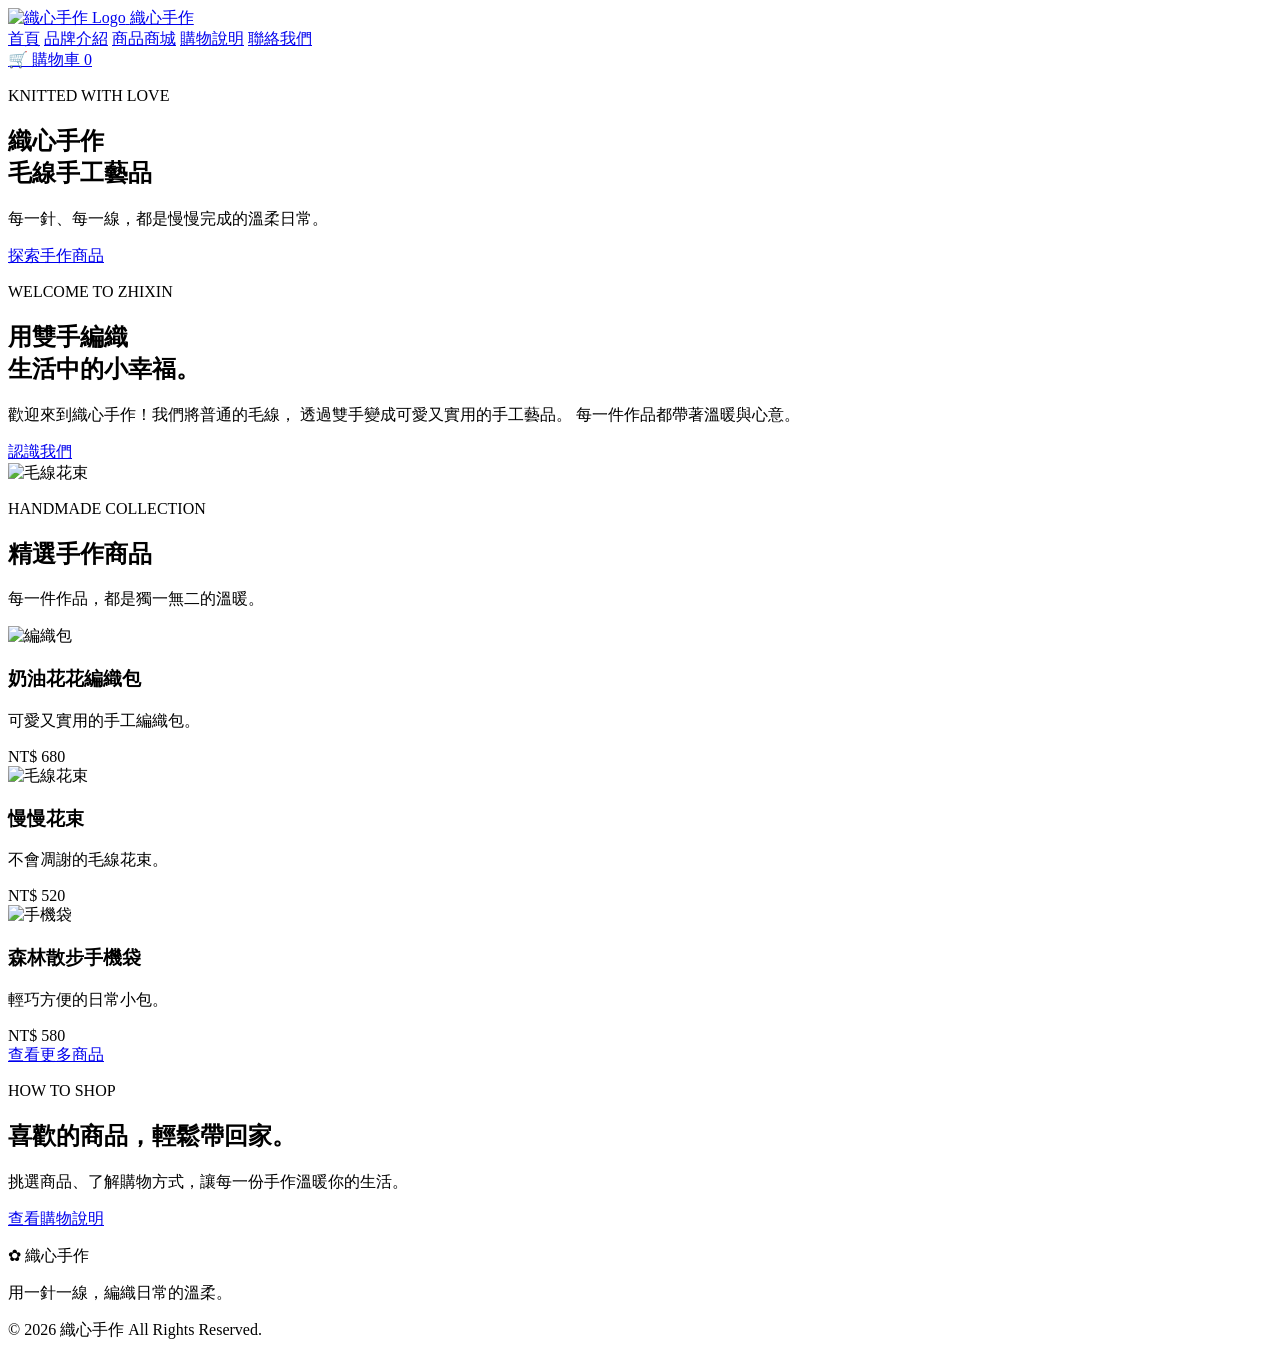
==== index.html @ 31a5b32f "Create index.html" ====
<!DOCTYPE html>
<html lang="zh-Hant">
<head>
<meta charset="UTF-8">
<meta name="viewport" content="width=device-width, initial-scale=1.0">
<title>織心手作｜首頁</title>
<link rel="stylesheet" href="./styles.css">
</head>
<script src="./app.js"></script>
<body>

<header>
    <!-- Logo bên trái -->
    <a href="./index.html" class="logo">
        <img src="./images/logo.png" alt="織心手作 Logo">
        <span>織心手作</span>
    </a>
    
    <!-- Menu ở giữa -->
    <nav>
        <a href="./index.html">首頁</a>
        <a href="./about.html">品牌介紹</a>
        <a href="./product.html">商品商城</a>
        <a href="./shop.html">購物說明</a>
        <a href="./contact.html">聯絡我們</a>
    </nav>
    
    <!-- Giỏ hàng bên phải -->
    <a href="./cart.html" class="cart-link">
        🛒 購物車 <span id="cart-count">0</span>
    </a>
</header>

<main>
<section class="hero">
    <div class="hero-content">
        <p class="eyebrow">KNITTED WITH LOVE</p>
        <h1>織心手作<br>毛線手工藝品</h1>
        <p>每一針、每一線，都是慢慢完成的溫柔日常。</p>
        <a href="./product.html" class="button">探索手作商品</a>
    </div>
</section>

<section class="intro">
    <div>
        <p class="eyebrow">WELCOME TO ZHIXIN</p>
        <h2>用雙手編織<br>生活中的小幸福。</h2>
        <p>
            歡迎來到織心手作！我們將普通的毛線，
            透過雙手變成可愛又實用的手工藝品。
            每一件作品都帶著溫暖與心意。
        </p>
        <a href="./about.html" class="button">認識我們</a>
    </div>
    <img src="./images/06.jpg" alt="毛線花束">
</section>

<section class="products">
    <div class="section-title">
        <p class="eyebrow">HANDMADE COLLECTION</p>
        <h2>精選手作商品</h2>
        <p>每一件作品，都是獨一無二的溫暖。</p>
    </div>

    <div class="product-grid">
        <article class="product-card">
            <img src="./images/01.jpg" alt="編織包">
            <div class="product-info">
                <h3>奶油花花編織包</h3>
                <p>可愛又實用的手工編織包。</p>
                <div class="price">NT$ 680</div>
            </div>
        </article>

        <article class="product-card">
            <img src="./images/06.jpg" alt="毛線花束">
            <div class="product-info">
                <h3>慢慢花束</h3>
                <p>不會凋謝的毛線花束。</p>
                <div class="price">NT$ 520</div>
            </div>
        </article>

        <article class="product-card">
            <img src="./images/09.jpg" alt="手機袋">
            <div class="product-info">
                <h3>森林散步手機袋</h3>
                <p>輕巧方便的日常小包。</p>
                <div class="price">NT$ 580</div>
            </div>
        </article>
    </div>

    <div class="center">
        <a href="./product.html" class="button">查看更多商品</a>
    </div>
</section>

<section class="shop">
    <p class="eyebrow">HOW TO SHOP</p>
    <h2>喜歡的商品，輕鬆帶回家。</h2>
    <p>挑選商品、了解購物方式，讓每一份手作溫暖你的生活。</p>
    <a href="./shop.html" class="button">查看購物說明</a>
</section>
</main>

<footer>
    <p>✿ 織心手作</p>
    <p>用一針一線，編織日常的溫柔。</p>
    <p>© 2026 織心手作 All Rights Reserved.</p>
</footer>

</body>
</html>
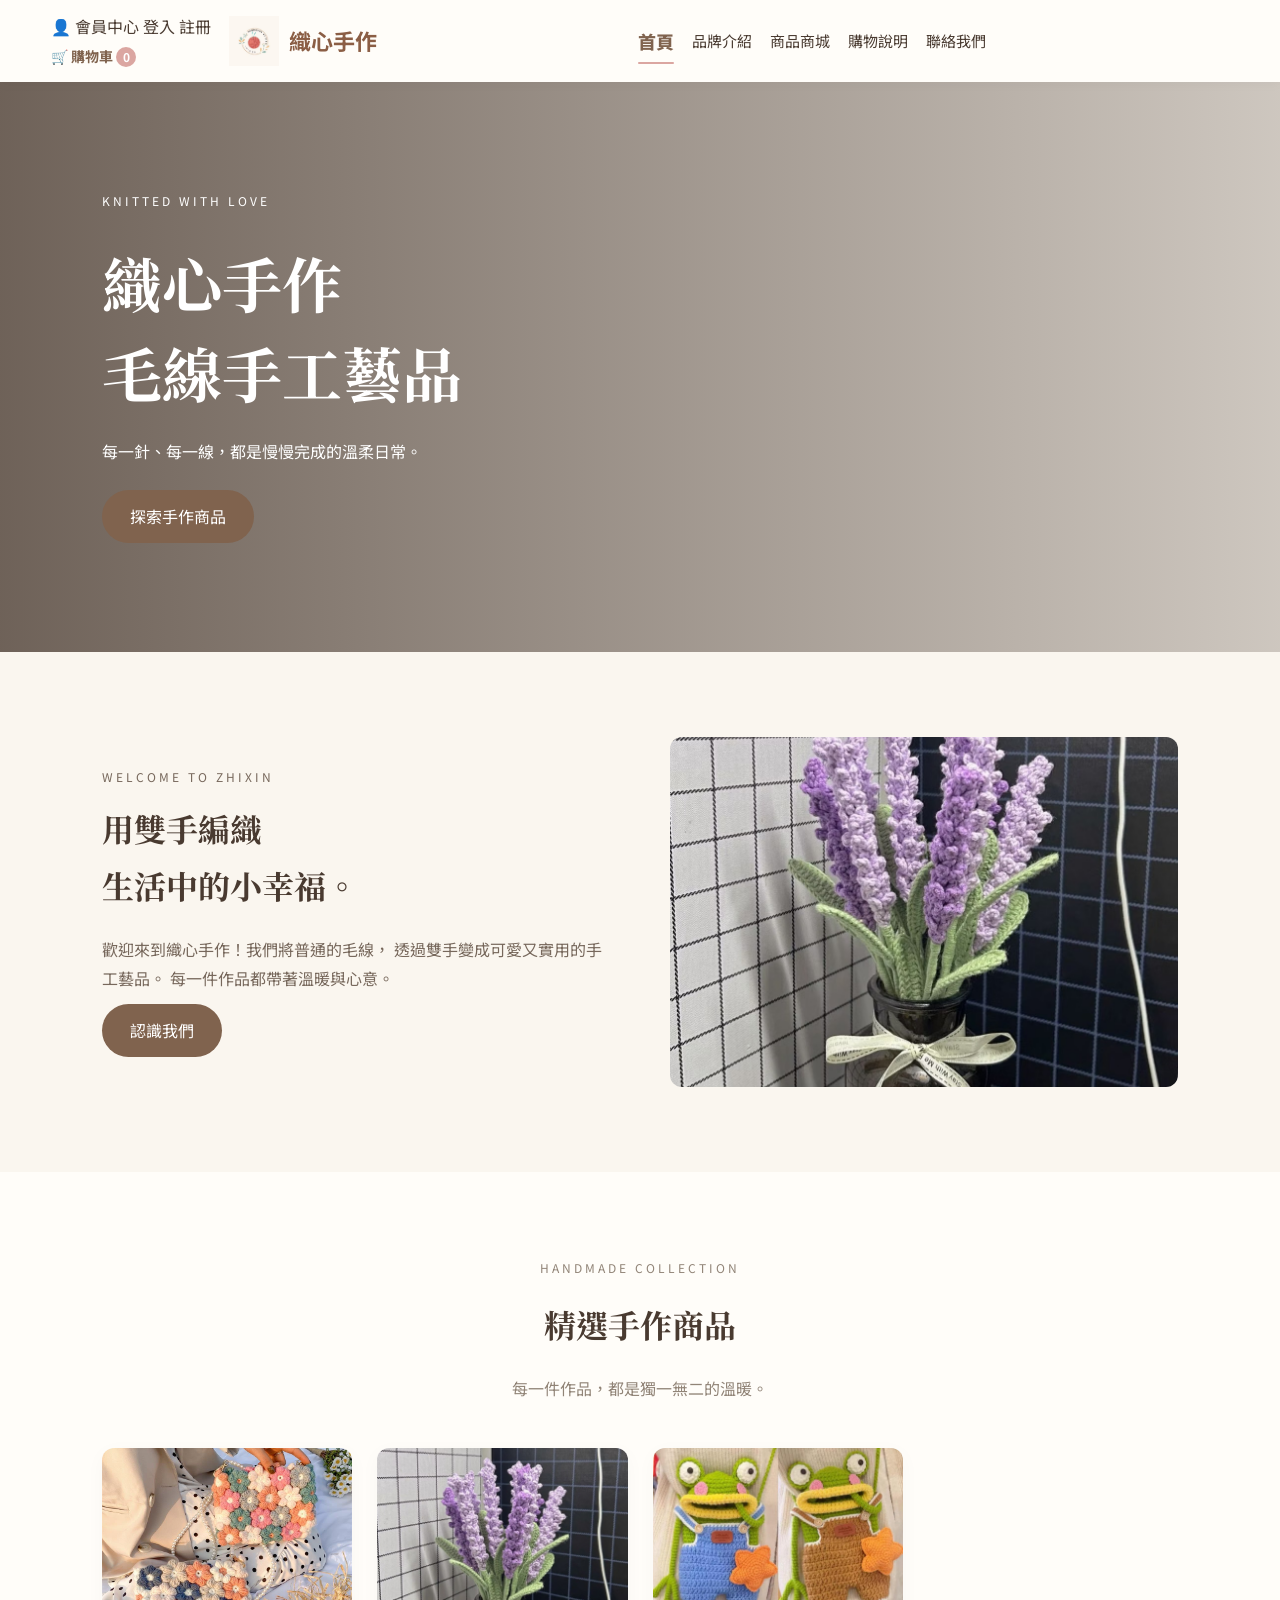
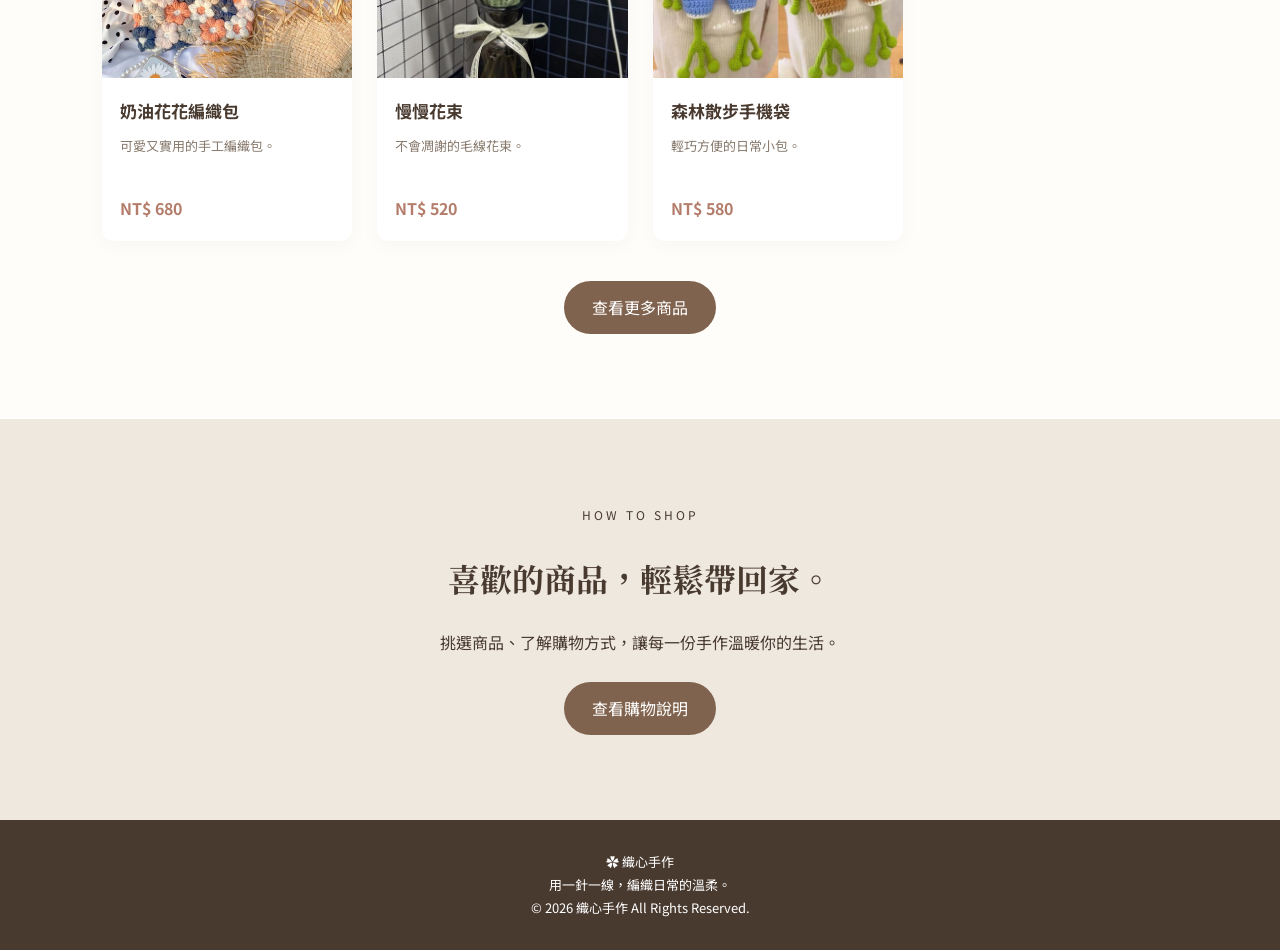
==== commit b49a079b: "Update index.html" ====
--- a/index.html
+++ b/index.html
@@ -6,7 +6,7 @@
 <title>織心手作｜首頁</title>
 <link rel="stylesheet" href="./styles.css">
 </head>
-<script src="./app.js"></script>
+
 <body>
 
 <header>
@@ -15,7 +15,7 @@
         <img src="./images/logo.png" alt="織心手作 Logo">
         <span>織心手作</span>
     </a>
-    
+
     <!-- Menu ở giữa -->
     <nav>
         <a href="./index.html">首頁</a>
@@ -24,14 +24,36 @@
         <a href="./shop.html">購物說明</a>
         <a href="./contact.html">聯絡我們</a>
     </nav>
-    
-    <!-- Giỏ hàng bên phải -->
-    <a href="./cart.html" class="cart-link">
-        🛒 購物車 <span id="cart-count">0</span>
-    </a>
+
+    <!-- Bên phải: thành viên và giỏ hàng -->
+    <div class="header-right">
+
+        <!-- Thành viên -->
+        <div class="member-area">
+            <a href="./member.html" class="member-link">
+                👤 會員中心
+            </a>
+
+            <a href="./login.html" class="login-link">
+                登入
+            </a>
+
+            <a href="./register.html" class="register-link">
+                註冊
+            </a>
+        </div>
+
+        <!-- Giỏ hàng -->
+        <a href="./cart.html" class="cart-link">
+            🛒 購物車
+            <span id="cart-count">0</span>
+        </a>
+
+    </div>
 </header>
 
 <main>
+
 <section class="hero">
     <div class="hero-content">
         <p class="eyebrow">KNITTED WITH LOVE</p>
@@ -52,6 +74,7 @@
         </p>
         <a href="./about.html" class="button">認識我們</a>
     </div>
+
     <img src="./images/06.jpg" alt="毛線花束">
 </section>
 
@@ -63,6 +86,7 @@
     </div>
 
     <div class="product-grid">
+
         <article class="product-card">
             <img src="./images/01.jpg" alt="編織包">
             <div class="product-info">
@@ -89,6 +113,7 @@
                 <div class="price">NT$ 580</div>
             </div>
         </article>
+
     </div>
 
     <div class="center">
@@ -102,6 +127,7 @@
     <p>挑選商品、了解購物方式，讓每一份手作溫暖你的生活。</p>
     <a href="./shop.html" class="button">查看購物說明</a>
 </section>
+
 </main>
 
 <footer>
@@ -110,5 +136,7 @@
     <p>© 2026 織心手作 All Rights Reserved.</p>
 </footer>
 
+<script src="./app.js"></script>
+
 </body>
 </html>
--- a/styles.css
+++ b/styles.css
@@ -0,0 +1,775 @@
+@import url('https://fonts.googleapis.com/css2?family=Noto+Sans+TC:wght@400;500;600;700&family=Noto+Serif+TC:wght@500;600;700&display=swap');
+
+:root {
+    --cream: #faf6ef;
+    --white: #fffdf9;
+    --brown: #80634e;
+    --dark: #493a30;
+    --pink: #dba6a1;
+    --green: #82917a;
+    --light: #eee5d9;
+}
+
+* {
+    margin: 0;
+    padding: 0;
+    box-sizing: border-box;
+}
+
+html {
+    scroll-behavior: smooth;
+}
+
+body {
+    font-family: 'Noto Sans TC', sans-serif;
+    background: var(--cream);
+    color: var(--dark);
+    line-height: 1.8;
+}
+
+a {
+    text-decoration: none;
+    color: inherit;
+}
+
+img {
+    max-width: 100%;
+}
+
+/* ================= HEADER ================= */
+
+header {
+    min-height: 75px;
+    padding: 12px 4%;
+    display: flex;
+    align-items: center;
+    justify-content: space-between;
+    gap: 18px;
+    background: var(--white);
+    position: sticky;
+    top: 0;
+    z-index: 100;
+    box-shadow: 0 2px 12px #00000008;
+}
+
+/* Logo bên trái */
+
+header .logo {
+    order: 1;
+    display: flex;
+    align-items: center;
+    gap: 10px;
+    flex: 0 0 auto;
+    color: #8b5e45;
+    font-size: 22px;
+    font-weight: bold;
+    margin: 0;
+}
+
+.logo img {
+    width: 50px;
+    height: 50px;
+    object-fit: contain;
+    display: block;
+}
+
+.logo span {
+    white-space: nowrap;
+}
+
+/* Menu ở giữa */
+
+header nav {
+    order: 2;
+    display: flex;
+    align-items: center;
+    justify-content: center;
+    flex: 1;
+    flex-wrap: wrap;
+    gap: 18px;
+}
+
+nav a {
+    font-size: 14px;
+    transition: .3s;
+}
+
+nav a:hover {
+    color: var(--pink);
+}
+
+/* Giỏ hàng bên phải */
+
+header .cart-link {
+    order: 3;
+    flex: 0 0 auto;
+    white-space: nowrap;
+    color: var(--brown);
+    font-weight: bold;
+    font-size: 14px;
+}
+
+#cart-count {
+    display: inline-flex;
+    justify-content: center;
+    align-items: center;
+    min-width: 20px;
+    height: 20px;
+    padding: 0 5px;
+    border-radius: 50%;
+    background: var(--pink);
+    color: white;
+    font-size: 12px;
+}
+
+/* ================= HERO ================= */
+
+.hero {
+    min-height: 570px;
+    background:
+        linear-gradient(90deg, #493a30c9, #493a3040),
+        url('https://images.unsplash.com/photo-1604881988758-f76ad2f7aac1?auto=format&fit=crop&w=1600&q=85')
+        center/cover;
+    display: flex;
+    align-items: center;
+    padding: 8%;
+    color: white;
+}
+
+.hero-content {
+    max-width: 650px;
+}
+
+.eyebrow {
+    letter-spacing: 3px;
+    font-size: 12px;
+    margin-bottom: 18px;
+}
+
+.hero h1,
+.page-banner h1 {
+    font-family: 'Noto Serif TC', serif;
+    font-size: clamp(35px, 6vw, 60px);
+    line-height: 1.5;
+    margin-bottom: 20px;
+}
+
+.hero p {
+    margin-bottom: 25px;
+}
+
+/* ================= BUTTON ================= */
+
+.button {
+    display: inline-block;
+    padding: 12px 28px;
+    border-radius: 30px;
+    background: var(--brown);
+    color: white;
+    border: none;
+    cursor: pointer;
+    transition: .3s;
+}
+
+.button:hover {
+    background: var(--pink);
+    transform: translateY(-2px);
+}
+
+/* ================= PAGE BANNER ================= */
+
+.page-banner {
+    min-height: 300px;
+    background: #eee5d9;
+    display: flex;
+    flex-direction: column;
+    justify-content: center;
+    align-items: center;
+    text-align: center;
+    padding: 50px 8%;
+}
+
+.page-banner h1 {
+    font-size: 42px;
+}
+
+.page-banner p {
+    color: #77685c;
+}
+
+/* ================= SECTION ================= */
+
+section {
+    padding: 85px 8%;
+}
+
+.intro {
+    display: grid;
+    grid-template-columns: 1fr 1fr;
+    gap: 60px;
+    align-items: center;
+}
+
+.intro img {
+    width: 100%;
+    height: 350px;
+    object-fit: cover;
+    border-radius: 12px;
+}
+
+.intro h2,
+.section-title h2,
+.shop h2,
+.contact h2,
+.center-section h2 {
+    font-family: 'Noto Serif TC', serif;
+    font-size: 32px;
+    margin-bottom: 20px;
+}
+
+.intro p {
+    color: #77685c;
+    margin-bottom: 12px;
+}
+
+/* ================= PRODUCTS ================= */
+
+.products {
+    background: var(--white);
+}
+
+.section-title {
+    text-align: center;
+    margin-bottom: 45px;
+}
+
+.section-title p {
+    color: #918477;
+}
+
+.product-grid {
+    display: grid;
+    grid-template-columns: repeat(4, 1fr);
+    gap: 25px;
+}
+
+.product-card {
+    background: white;
+    border-radius: 12px;
+    overflow: hidden;
+    box-shadow: 0 5px 20px #00000008;
+    transition: .3s;
+}
+
+.product-card:hover {
+    transform: translateY(-6px);
+    box-shadow: 0 10px 25px #00000012;
+}
+
+.product-card img {
+    width: 100%;
+    height: 230px;
+    object-fit: cover;
+    display: block;
+}
+
+.product-info {
+    padding: 18px;
+}
+
+.product-info h3 {
+    font-size: 17px;
+    margin-bottom: 8px;
+}
+
+.product-info p {
+    font-size: 13px;
+    color: #887a6d;
+    min-height: 50px;
+}
+
+.price {
+    color: #b47d6b;
+    font-weight: bold;
+    margin-top: 10px;
+}
+
+.center {
+    text-align: center;
+    margin-top: 40px;
+}
+
+/* Nút mua hàng */
+
+.product-info .button {
+    display: block;
+    width: 100%;
+    text-align: center;
+    margin-top: 10px;
+    font-family: inherit;
+    font-size: 13px;
+    padding: 9px 8px;
+}
+
+.buy-now {
+    background: var(--pink);
+}
+
+.buy-now:hover {
+    background: var(--brown);
+}
+
+/* ================= SHOP ================= */
+
+.shop {
+    text-align: center;
+    background: #eee8df;
+}
+
+.shop > p {
+    max-width: 700px;
+    margin: 0 auto 25px;
+}
+
+.steps {
+    display: grid;
+    grid-template-columns: repeat(3, 1fr);
+    gap: 20px;
+    margin-top: 40px;
+}
+
+.step {
+    padding: 25px;
+    background: var(--white);
+    border-radius: 12px;
+}
+
+.step span {
+    display: block;
+    font-size: 25px;
+    color: var(--pink);
+    margin-bottom: 10px;
+}
+
+.center-section {
+    text-align: center;
+    padding: 70px 8%;
+}
+
+/* ================= CONTACT ================= */
+
+.contact {
+    display: flex;
+    justify-content: space-between;
+    align-items: center;
+    gap: 30px;
+}
+
+.contact a {
+    color: var(--brown);
+    display: block;
+    margin-top: 10px;
+}
+
+.contact-box {
+    background: var(--white);
+    padding: 30px;
+    border-radius: 12px;
+    min-width: 230px;
+}
+
+/* ================= FOOTER ================= */
+
+footer {
+    text-align: center;
+    padding: 30px;
+    background: var(--dark);
+    color: white;
+    font-size: 13px;
+}
+
+/* ================= SHOPPING CART ================= */
+
+.shopping-section {
+    max-width: 1100px;
+    margin: auto;
+    min-height: 300px;
+}
+
+.cart-item {
+    display: flex;
+    gap: 25px;
+    padding: 22px;
+    margin-bottom: 20px;
+    background: var(--white);
+    border-radius: 12px;
+    box-shadow: 0 5px 20px #00000008;
+}
+
+.cart-item img {
+    width: 150px;
+    height: 150px;
+    object-fit: cover;
+    border-radius: 10px;
+}
+
+.cart-item-info {
+    flex: 1;
+}
+
+.cart-item-info h3 {
+    margin-bottom: 8px;
+}
+
+.quantity-control {
+    display: flex;
+    align-items: center;
+    gap: 15px;
+    margin: 10px 0;
+}
+
+.quantity-control button {
+    width: 32px;
+    height: 32px;
+    border: 1px solid var(--light);
+    background: white;
+    cursor: pointer;
+    border-radius: 5px;
+    font-size: 18px;
+}
+
+.remove-button {
+    border: none;
+    background: none;
+    color: #b46d65;
+    cursor: pointer;
+    margin-top: 8px;
+}
+
+.cart-summary,
+.checkout-box,
+.success-box,
+.order-card {
+    background: var(--white);
+    padding: 30px;
+    border-radius: 12px;
+    margin-top: 25px;
+    box-shadow: 0 5px 20px #00000008;
+}
+
+.cart-summary h2,
+.checkout-box h2 {
+    margin-bottom: 20px;
+}
+
+.cart-summary .button {
+    margin-top: 15px;
+    margin-right: 10px;
+}
+
+.secondary-button {
+    background: var(--green);
+}
+
+.empty-cart {
+    text-align: center;
+    padding: 60px 20px;
+    background: var(--white);
+    border-radius: 12px;
+}
+
+.empty-cart .button {
+    margin-top: 20px;
+}
+
+/* ================= CHECKOUT ================= */
+
+.checkout-box {
+    max-width: 750px;
+    margin: 0 auto;
+}
+
+.checkout-box label {
+    display: block;
+    margin-top: 18px;
+    margin-bottom: 6px;
+    font-weight: 600;
+}
+
+.checkout-box input,
+.checkout-box textarea,
+.checkout-box select {
+    width: 100%;
+    padding: 13px;
+    border: 1px solid #ddd0c3;
+    border-radius: 8px;
+    font-family: inherit;
+    font-size: 15px;
+    background: white;
+}
+
+.checkout-box textarea {
+    min-height: 100px;
+    resize: vertical;
+}
+
+.checkout-box input:focus,
+.checkout-box textarea:focus,
+.checkout-box select:focus {
+    outline: 2px solid var(--pink);
+    border-color: var(--pink);
+}
+
+.checkout-item {
+    display: flex;
+    justify-content: space-between;
+    gap: 15px;
+    padding: 12px 0;
+    border-bottom: 1px solid var(--light);
+}
+
+.checkout-total {
+    font-size: 20px;
+    font-weight: bold;
+    text-align: right;
+    margin: 25px 0;
+    color: var(--brown);
+}
+
+.submit-order {
+    width: 100%;
+    font-size: 17px;
+    font-family: inherit;
+}
+
+/* ================= ORDER SUCCESS ================= */
+
+.success-box {
+    max-width: 750px;
+    margin: 40px auto;
+    text-align: center;
+    padding: 45px 25px;
+}
+
+.success-box h2 {
+    color: var(--green);
+    margin-bottom: 15px;
+}
+
+.order-detail {
+    text-align: left;
+    background: var(--cream);
+    padding: 22px;
+    border-radius: 10px;
+    margin: 25px 0;
+}
+
+.order-detail p {
+    margin-bottom: 8px;
+}
+
+.order-detail h3 {
+    color: var(--brown);
+    margin-top: 15px;
+}
+
+.success-box .button {
+    margin: 8px;
+}
+
+/* ================= ORDER MANAGEMENT ================= */
+
+.order-card {
+    margin-bottom: 20px;
+    border-left: 5px solid var(--pink);
+}
+
+.order-card h3 {
+    margin-bottom: 12px;
+    color: var(--brown);
+}
+
+.order-card p {
+    margin: 7px 0;
+}
+
+/* ================= TABLET ================= */
+
+@media(max-width: 900px) {
+    .product-grid {
+        grid-template-columns: repeat(2, 1fr);
+    }
+
+    header {
+        padding: 12px 3%;
+        gap: 10px;
+    }
+
+    header nav {
+        gap: 10px;
+    }
+
+    header nav a {
+        font-size: 12px;
+    }
+
+    header .logo {
+        font-size: 18px;
+    }
+}
+
+/* ================= MOBILE ================= */
+
+@media(max-width: 600px) {
+
+    /* Logo trái - giỏ hàng phải */
+
+    header {
+        flex-direction: row;
+        flex-wrap: wrap;
+        justify-content: space-between;
+        padding: 10px 5%;
+        gap: 10px;
+    }
+
+    header .logo {
+        order: 1;
+        font-size: 18px;
+    }
+
+    header .logo img {
+        width: 42px;
+        height: 42px;
+    }
+
+    header .cart-link {
+        order: 2;
+        margin-left: auto;
+        font-size: 13px;
+    }
+
+    header nav {
+        order: 3;
+        flex: 0 0 100%;
+        width: 100%;
+        justify-content: center;
+        gap: 12px;
+    }
+
+    nav a {
+        font-size: 12px;
+    }
+
+    .hero {
+        min-height: 450px;
+        padding: 8% 6%;
+    }
+
+    section {
+        padding: 60px 6%;
+    }
+
+    .intro {
+        grid-template-columns: 1fr;
+        gap: 25px;
+    }
+
+    .intro img {
+        height: 250px;
+    }
+
+    .product-grid {
+        grid-template-columns: repeat(2, 1fr);
+        gap: 12px;
+    }
+
+    .product-card img {
+        height: 160px;
+    }
+
+    .product-info {
+        padding: 12px;
+    }
+
+    .product-info h3 {
+        font-size: 14px;
+    }
+
+    .product-info p {
+        font-size: 12px;
+    }
+
+    .steps {
+        grid-template-columns: 1fr;
+    }
+
+    .contact {
+        flex-direction: column;
+        align-items: flex-start;
+    }
+
+    .contact-box {
+        width: 100%;
+    }
+
+    .page-banner {
+        min-height: 230px;
+    }
+
+    .page-banner h1 {
+        font-size: 34px;
+    }
+
+    .cart-item {
+        flex-direction: column;
+        gap: 15px;
+    }
+
+    .cart-item img {
+        width: 100%;
+        height: 220px;
+    }
+
+    .cart-summary,
+    .checkout-box,
+    .success-box,
+    .order-card {
+        padding: 20px;
+    }
+
+    .checkout-item {
+        font-size: 13px;
+    }
+}
+/* ===== MENU ACTIVE EFFECT ===== */
+
+header nav a {
+    position: relative;
+    display: inline-block;
+    font-size: 15px;
+    font-weight: 400;
+    color: var(--dark);
+    text-decoration: none;
+    transition: all 0.25s ease;
+}
+
+header nav a.active {
+    font-size: 18px;
+    font-weight: 800;
+    color: var(--brown);
+}
+
+header nav a.active::after {
+    content: "";
+    position: absolute;
+    left: 0;
+    bottom: -7px;
+    width: 100%;
+    height: 2px;
+    background: var(--pink);
+    border-radius: 5px;
+}
+
+header nav a:hover {
+    color: var(--brown);
+}
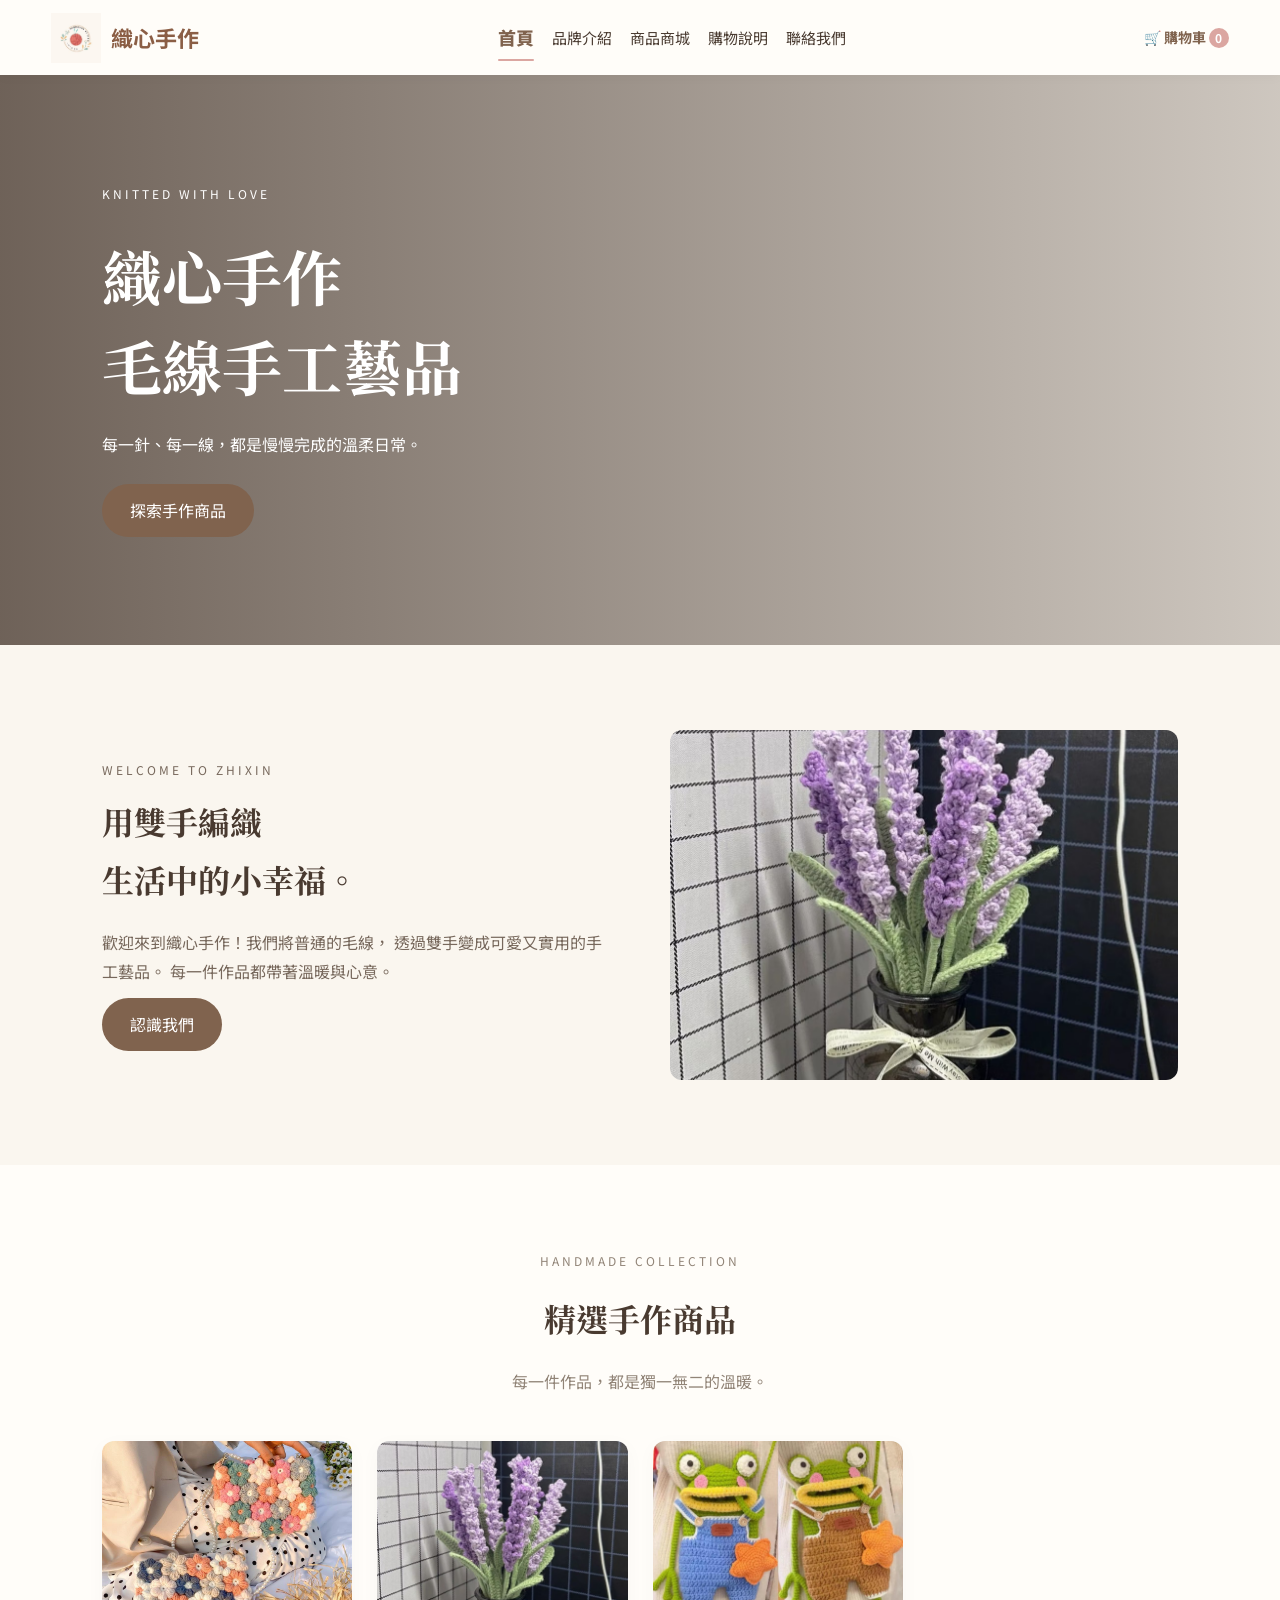
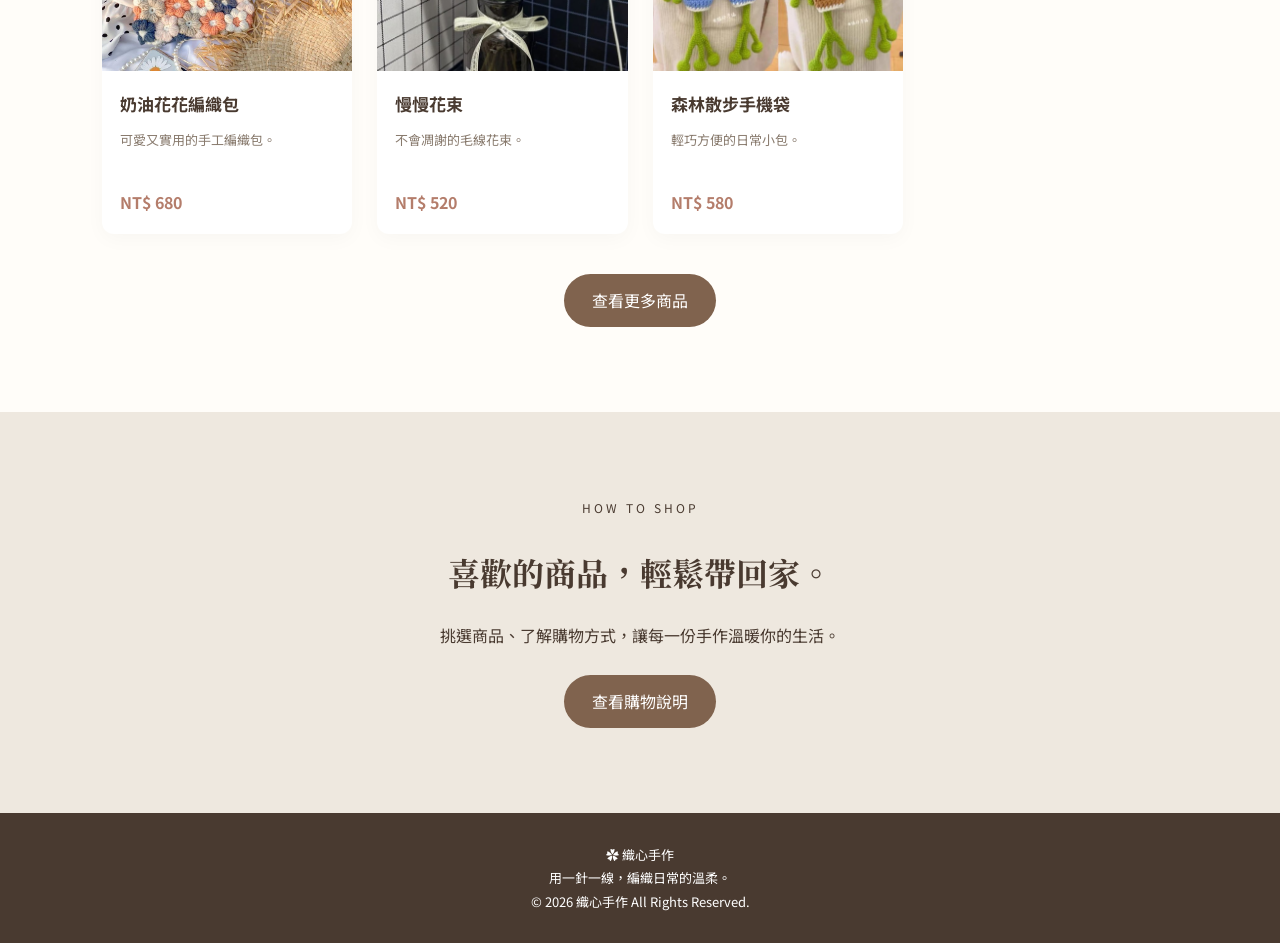
==== commit f30115ae: "Update index.html" ====
--- a/index.html
+++ b/index.html
@@ -6,7 +6,7 @@
 <title>織心手作｜首頁</title>
 <link rel="stylesheet" href="./styles.css">
 </head>
-
+<script src="./app.js"></script>
 <body>
 
 <header>
@@ -15,7 +15,7 @@
         <img src="./images/logo.png" alt="織心手作 Logo">
         <span>織心手作</span>
     </a>
-
+    
     <!-- Menu ở giữa -->
     <nav>
         <a href="./index.html">首頁</a>
@@ -24,36 +24,14 @@
         <a href="./shop.html">購物說明</a>
         <a href="./contact.html">聯絡我們</a>
     </nav>
-
-    <!-- Bên phải: thành viên và giỏ hàng -->
-    <div class="header-right">
-
-        <!-- Thành viên -->
-        <div class="member-area">
-            <a href="./member.html" class="member-link">
-                👤 會員中心
-            </a>
-
-            <a href="./login.html" class="login-link">
-                登入
-            </a>
-
-            <a href="./register.html" class="register-link">
-                註冊
-            </a>
-        </div>
-
-        <!-- Giỏ hàng -->
-        <a href="./cart.html" class="cart-link">
-            🛒 購物車
-            <span id="cart-count">0</span>
-        </a>
-
-    </div>
+    
+    <!-- Giỏ hàng bên phải -->
+    <a href="./cart.html" class="cart-link">
+        🛒 購物車 <span id="cart-count">0</span>
+    </a>
 </header>
 
 <main>
-
 <section class="hero">
     <div class="hero-content">
         <p class="eyebrow">KNITTED WITH LOVE</p>
@@ -74,7 +52,6 @@
         </p>
         <a href="./about.html" class="button">認識我們</a>
     </div>
-
     <img src="./images/06.jpg" alt="毛線花束">
 </section>
 
@@ -86,7 +63,6 @@
     </div>
 
     <div class="product-grid">
-
         <article class="product-card">
             <img src="./images/01.jpg" alt="編織包">
             <div class="product-info">
@@ -113,7 +89,6 @@
                 <div class="price">NT$ 580</div>
             </div>
         </article>
-
     </div>
 
     <div class="center">
@@ -127,7 +102,6 @@
     <p>挑選商品、了解購物方式，讓每一份手作溫暖你的生活。</p>
     <a href="./shop.html" class="button">查看購物說明</a>
 </section>
-
 </main>
 
 <footer>
@@ -136,7 +110,5 @@
     <p>© 2026 織心手作 All Rights Reserved.</p>
 </footer>
 
-<script src="./app.js"></script>
-
 </body>
 </html>
